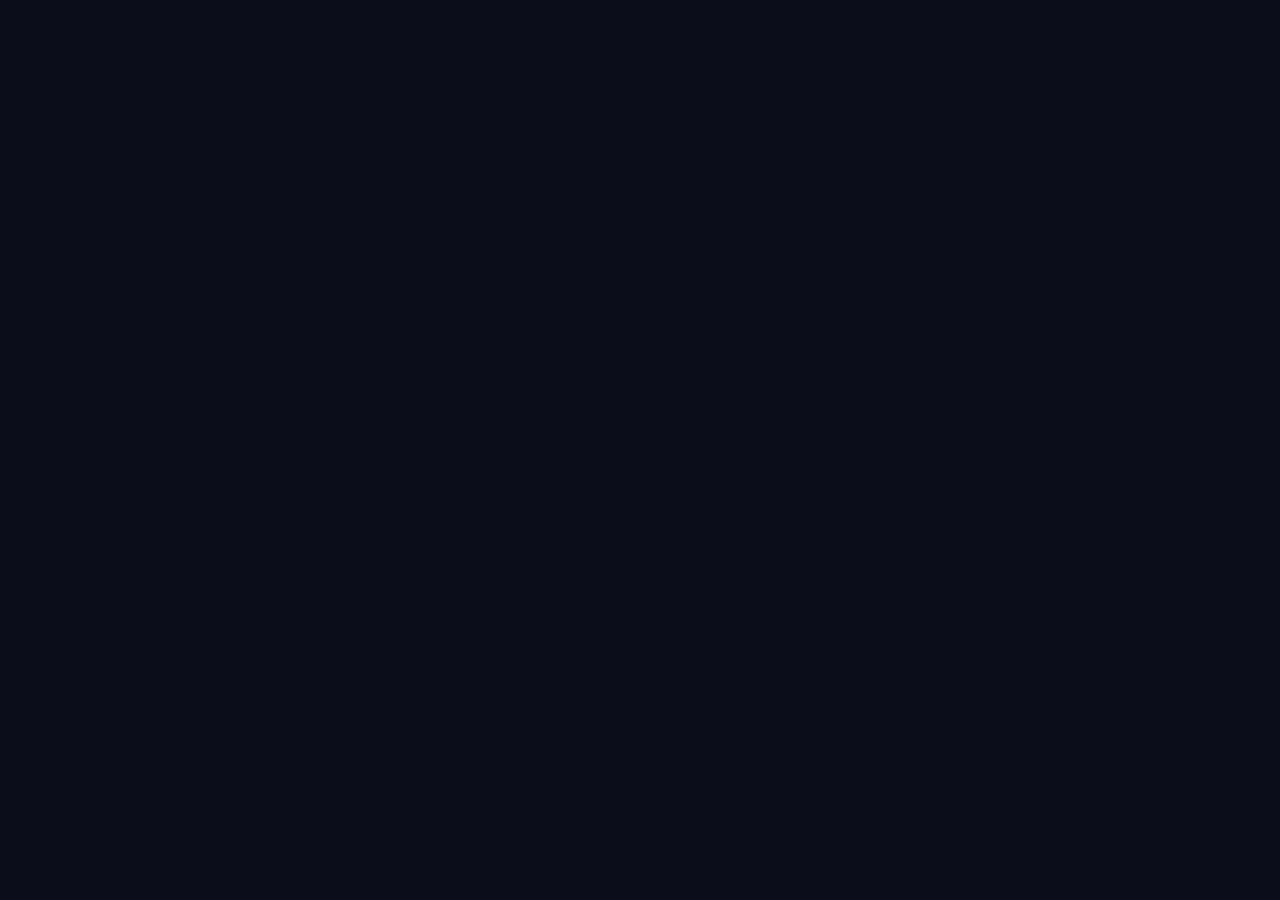
==== index.html @ df74c21c "version 1 of website, committing for backup" ====
<!DOCTYPE html>
<html lang="en">
<head>
  <meta charset="UTF-8" />
  <meta name="viewport" content="width=device-width, initial-scale=1.0" />
  <title>Web Safety Game</title>
  <link rel="stylesheet" href="style.css" />
</head>
<body>
  <div id="game"></div>

  <script src="https://cdn.jsdelivr.net/npm/phaser@3.80.1/dist/phaser.min.js"></script>
  <!-- Order matters: data and scenes first, main.js last -->
  <script src="src/questions.js"></script>
  <script src="src/scenes/NavigationLevel.js"></script>
  <script src="src/scenes/QuestionScene.js"></script>
  <script src="src/main.js"></script>
</body>
</html>
---- style.css ----
html, body {
  margin: 0;
  height: 100%;
  background: #0b0d1a;
}
#game {
  width: 100vw;
  height: 100vh;
}
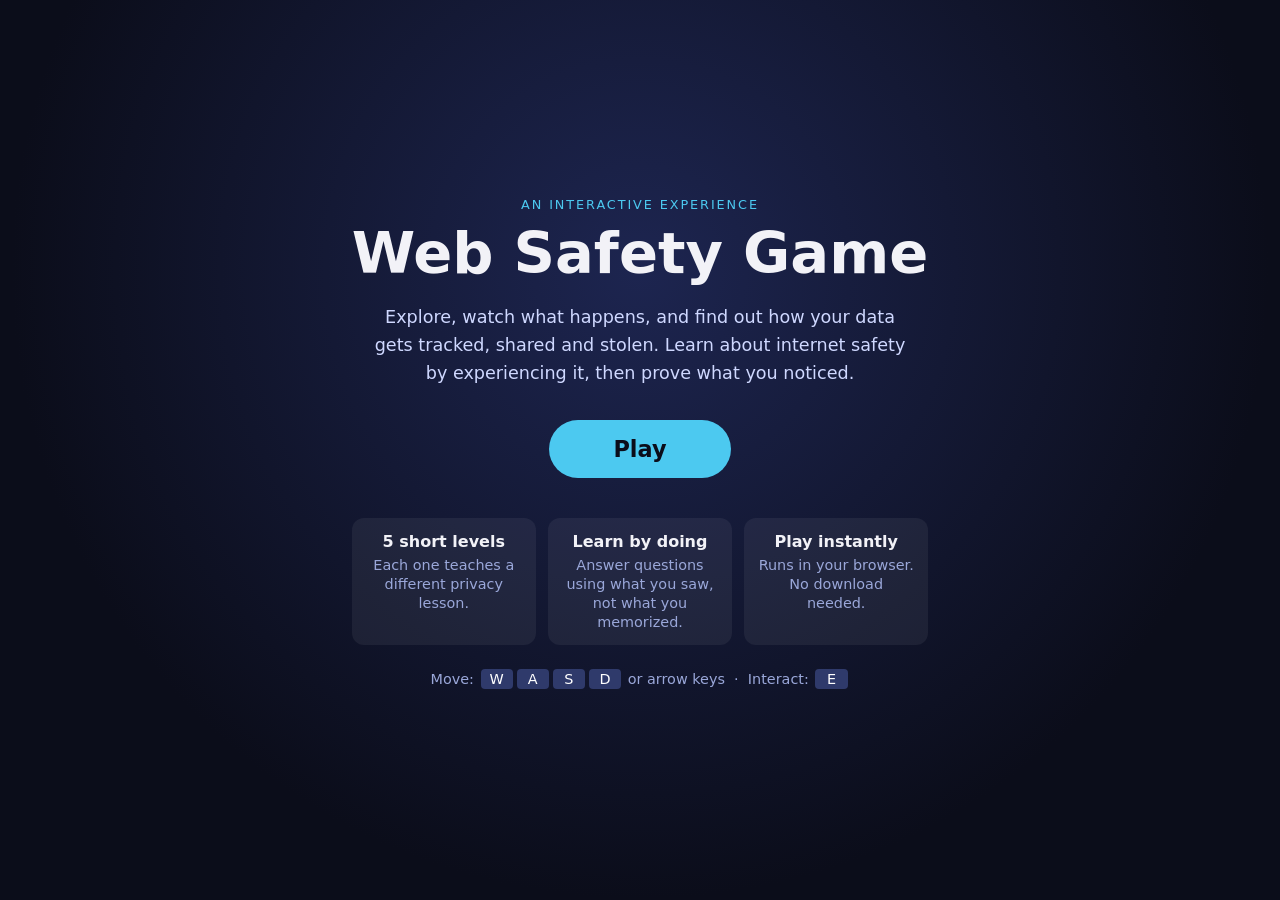
==== commit 3b2b5300: "Finished website version" ====
--- a/index.html
+++ b/index.html
@@ -6,14 +6,27 @@
   <title>Web Safety Game</title>
   <link rel="stylesheet" href="style.css" />
 </head>
-<body>
-  <div id="game"></div>
+<body class="home">
+  <main class="hero">
+    <p class="tag">An interactive experience</p>
+    <h1>Web Safety Game</h1>
+    <p class="lead">
+      Explore, watch what happens, and find out how your data gets tracked,
+      shared and stolen. Learn about internet safety by experiencing it, then
+      prove what you noticed.
+    </p>
 
-  <script src="https://cdn.jsdelivr.net/npm/phaser@3.80.1/dist/phaser.min.js"></script>
-  <!-- Order matters: data and scenes first, main.js last -->
-  <script src="src/questions.js"></script>
-  <script src="src/scenes/NavigationLevel.js"></script>
-  <script src="src/scenes/QuestionScene.js"></script>
-  <script src="src/main.js"></script>
+    <a class="play" href="play.html">Play</a>
+
+    <ul class="features">
+      <li><strong>5 short levels</strong><span>Each one teaches a different privacy lesson.</span></li>
+      <li><strong>Learn by doing</strong><span>Answer questions using what you saw, not what you memorized.</span></li>
+      <li><strong>Play instantly</strong><span>Runs in your browser. No download needed.</span></li>
+    </ul>
+
+    <p class="controls">
+      Move: <kbd>W</kbd><kbd>A</kbd><kbd>S</kbd><kbd>D</kbd> or arrow keys &nbsp;&middot;&nbsp; Interact: <kbd>E</kbd>
+    </p>
+  </main>
 </body>
 </html>
--- a/style.css
+++ b/style.css
@@ -2,8 +2,94 @@
   margin: 0;
   height: 100%;
   background: #0b0d1a;
+  color: #f2f2f7;
+  font-family: system-ui, sans-serif;
 }
+
+/* ---------- game page ---------- */
 #game {
   width: 100vw;
   height: 100vh;
+}
+#home {
+  position: fixed;
+  left: 12px;
+  bottom: 10px;
+  z-index: 5;
+  color: #9aa7d9;
+  text-decoration: none;
+  font-size: 14px;
+}
+#home:hover { color: #ffffff; }
+
+/* ---------- homepage ---------- */
+body.home {
+  display: flex;
+  align-items: center;
+  justify-content: center;
+  background: radial-gradient(circle at 50% 30%, #1d2550 0%, #0b0d1a 70%);
+}
+.hero {
+  max-width: 680px;
+  padding: 24px;
+  text-align: center;
+}
+.tag {
+  margin: 0 0 8px;
+  color: #4cc9f0;
+  text-transform: uppercase;
+  letter-spacing: 0.15em;
+  font-size: 0.8rem;
+}
+.hero h1 {
+  margin: 0 0 16px;
+  font-size: clamp(2.4rem, 7vw, 3.6rem);
+}
+.lead {
+  margin: 0 auto 32px;
+  max-width: 540px;
+  color: #cfd8ff;
+  font-size: 1.1rem;
+  line-height: 1.6;
+}
+.play {
+  display: inline-block;
+  padding: 16px 64px;
+  border-radius: 999px;
+  background: #4cc9f0;
+  color: #0b0d1a;
+  font-size: 1.4rem;
+  font-weight: 700;
+  text-decoration: none;
+  transition: transform 0.15s, background 0.15s;
+}
+.play:hover {
+  background: #7ddcf7;
+  transform: scale(1.05);
+}
+.features {
+  list-style: none;
+  display: grid;
+  grid-template-columns: repeat(auto-fit, minmax(180px, 1fr));
+  gap: 12px;
+  margin: 40px 0 24px;
+  padding: 0;
+}
+.features li {
+  padding: 14px;
+  border-radius: 12px;
+  background: rgba(255, 255, 255, 0.06);
+}
+.features strong { display: block; margin-bottom: 4px; }
+.features span { color: #9aa7d9; font-size: 0.9rem; }
+.controls { color: #9aa7d9; font-size: 0.9rem; }
+kbd {
+  display: inline-block;
+  min-width: 1.4em;
+  margin: 0 2px;
+  padding: 2px 6px;
+  border-radius: 4px;
+  background: #2f3a6b;
+  color: #ffffff;
+  font-family: inherit;
 }
